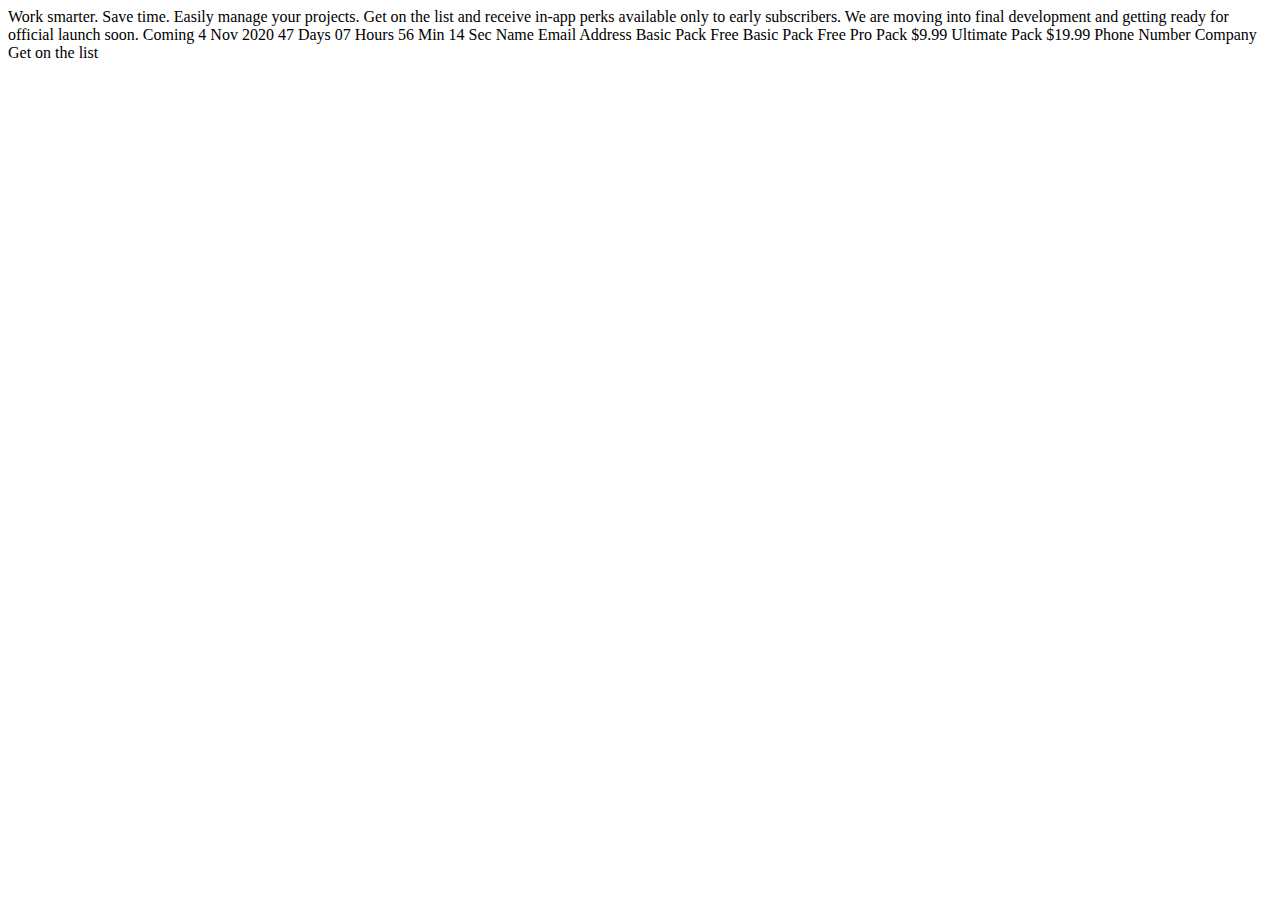
==== sign-up.html @ 0424f8d5 "initial" ====
<!DOCTYPE html>
<html lang="en">
<head>
  <meta charset="UTF-8">
  <meta name="viewport" content="width=device-width, initial-scale=1.0">

  <link rel="icon" type="image/png" sizes="32x32" href="./assets/favicon-32x32.png">

    <title>Frontend Mentor | Officelite coming soon site</title>
</head>
<body>
  Work smarter. Save time.

  Easily manage your projects. Get on the list and receive in-app perks available only to 
  early subscribers. We are moving into final development and getting ready for official launch soon.

  <!-- If you're choosing to make this date dynamic, set it to 30 days in the future from the moment the visitor views the page -->
  Coming 4 Nov 2020

  <!-- If you're choosing to make this timer dynamic, have it countdown from the date you set above -->
  47 Days
  07 Hours
  56 Min
  14 Sec

  Name
  Email Address
  Basic Pack Free
  Basic Pack Free
  Pro Pack $9.99
  Ultimate Pack $19.99
  Phone Number
  Company
  Get on the list
</body>
</html>
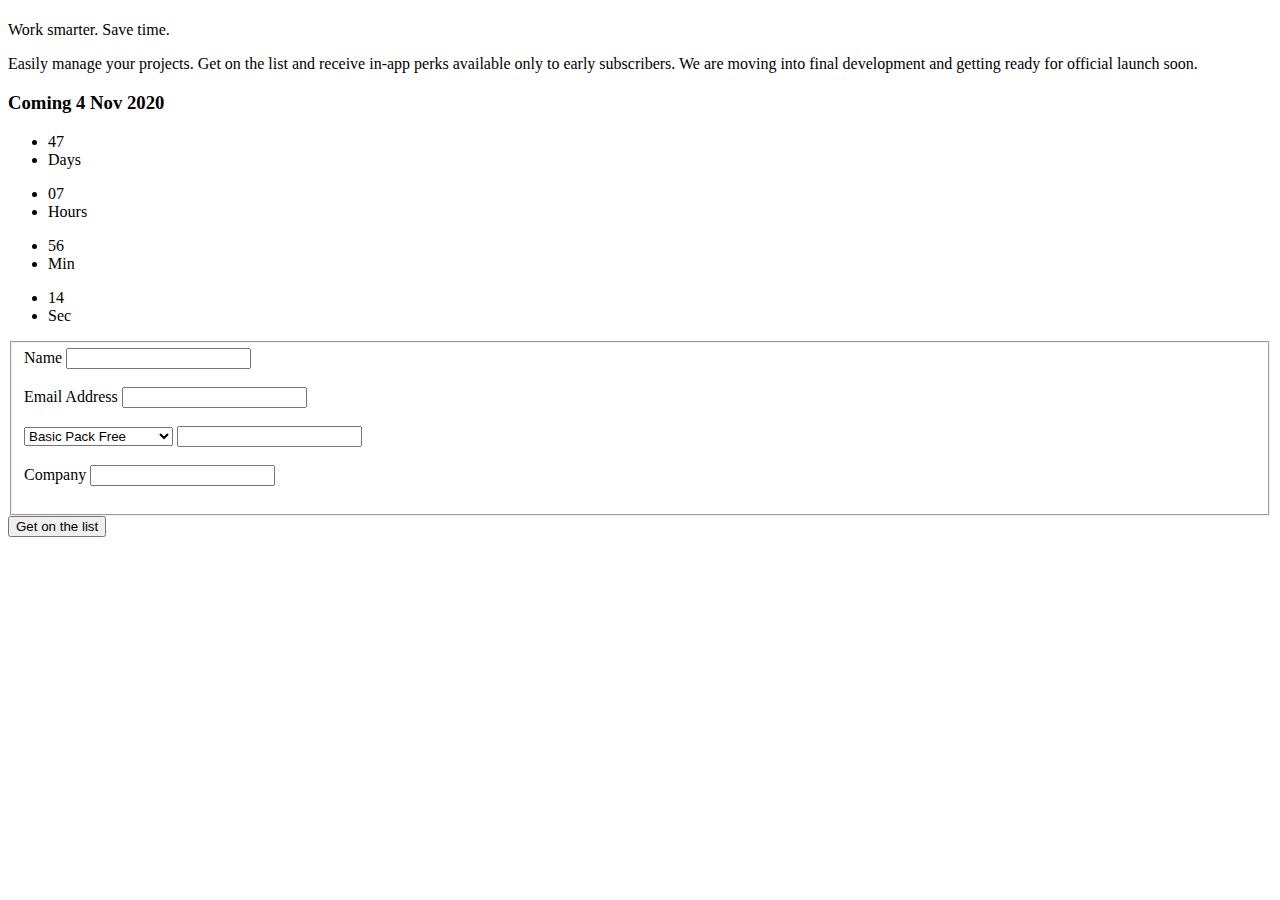
==== commit fa7d6913: "cards done mobile" ====
--- a/sign-up.html
+++ b/sign-up.html
@@ -9,28 +9,52 @@
     <title>Frontend Mentor | Officelite coming soon site</title>
 </head>
 <body>
-  Work smarter. Save time.
+  <h1></h1>Work smarter. Save time.
 
-  Easily manage your projects. Get on the list and receive in-app perks available only to 
+  <p class="body2"></p>Easily manage your projects. Get on the list and receive in-app perks available only to 
   early subscribers. We are moving into final development and getting ready for official launch soon.
 
   <!-- If you're choosing to make this date dynamic, set it to 30 days in the future from the moment the visitor views the page -->
-  Coming 4 Nov 2020
+  <h3>Coming <span>4 Nov 2020</span></h3>
 
   <!-- If you're choosing to make this timer dynamic, have it countdown from the date you set above -->
-  47 Days
-  07 Hours
-  56 Min
-  14 Sec
+  <div class="countdown">
+    <ul class="days">
+      <li>47</li>
+      <li>Days</li>
+    </ul>
+    <ul class="hours">
+      <li>07</li>
+      <li>Hours</li>
+    </ul>
+    <ul class="min">
+      <li>56</li>
+      <li>Min</li>
+    </ul>
+    <ul class="sec">
+      <li>14</li>
+      <li>Sec</li>
+    </ul>
+  </div>
 
-  Name
-  Email Address
-  Basic Pack Free
-  Basic Pack Free
-  Pro Pack $9.99
-  Ultimate Pack $19.99
-  Phone Number
-  Company
-  Get on the list
+  <form id="getinfoform">
+    <fieldset form="getinfoform">
+      <label for="name">Name</label>
+        <input type="text" id="name" name="name"><br><br>
+      <label for="email">Email Address</label>
+        <input type="email" id="email" name="email"><br><br>
+      <label for="plan-select"></label>
+        <select name="plan" id="plan-select" form="getinfo" required>
+          <option value="free" selected ><span>Basic Pack</span> Free</option>
+          <option value="pro"><span>Pro Pack</span> $9.99</option>
+          <option value="ultimate"><span>Ultimate Pack</span> $19.99</option>
+        </select> 
+        <input type="tel" id="phone" name="phone" pattern="[0-9]{3}-[0-9]{2}-[0-9]{3}"><br><br>
+      <label for="company">Company</label>
+        <input type="text" id="company" name="company"><br><br>
+    </fieldset>
+  </form>
+  
+  <button type="submit">Get on the list</button>
 </body>
 </html>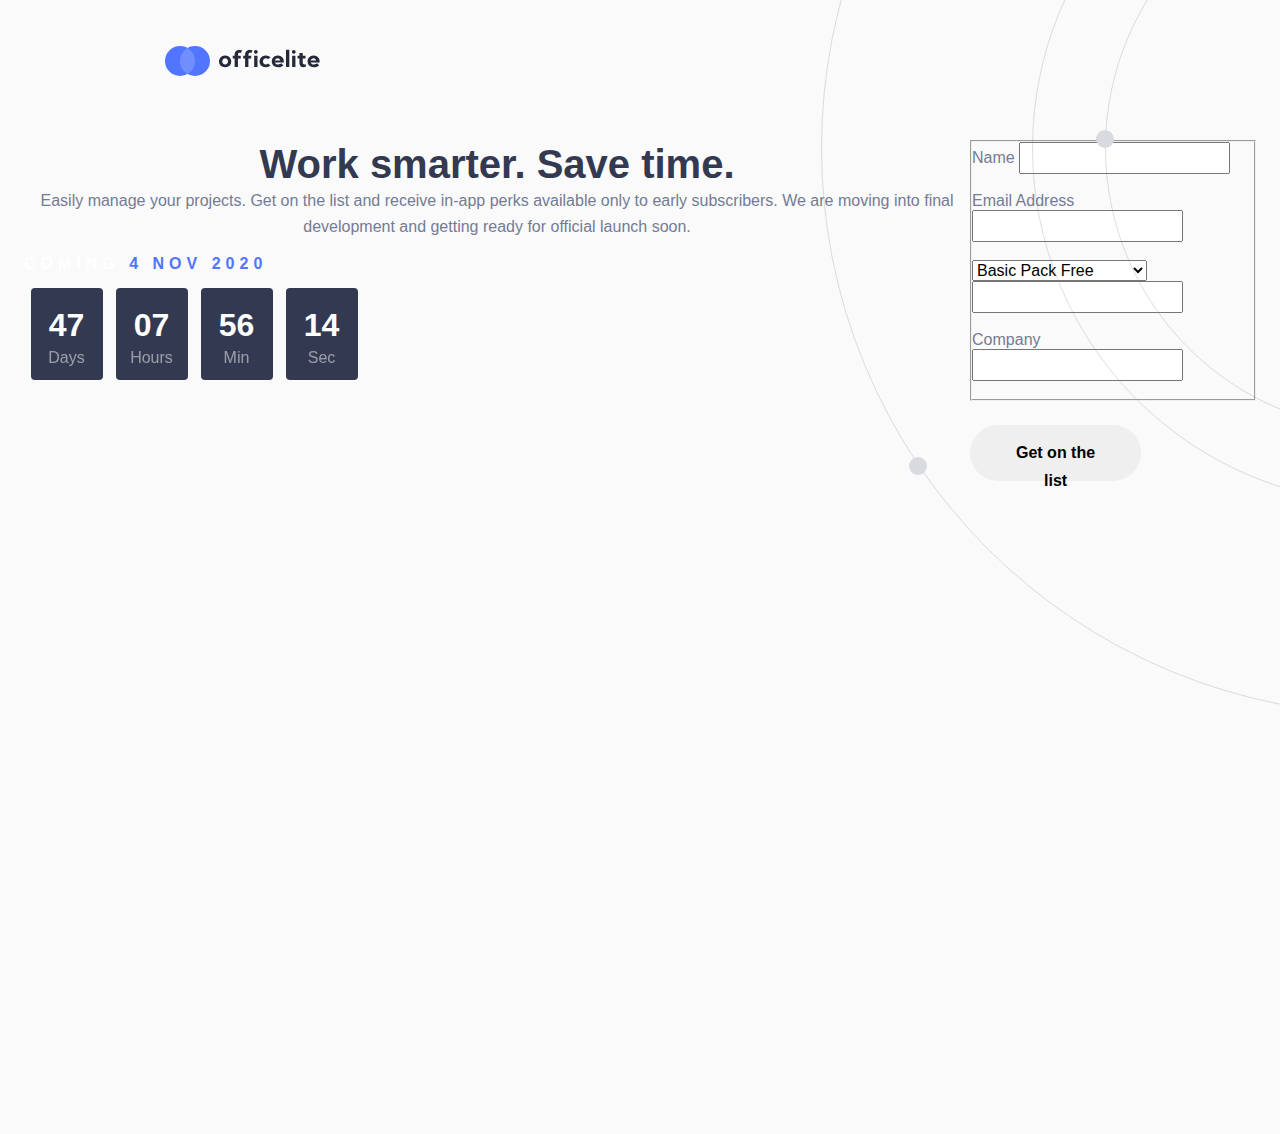
==== commit 2830e1b7: "work on signup" ====
--- a/sign-up.html
+++ b/sign-up.html
@@ -5,56 +5,64 @@
   <meta name="viewport" content="width=device-width, initial-scale=1.0">
 
   <link rel="icon" type="image/png" sizes="32x32" href="./assets/favicon-32x32.png">
-
+  <link rel="stylesheet" href="./styles.css">
     <title>Frontend Mentor | Officelite coming soon site</title>
 </head>
 <body>
-  <h1></h1>Work smarter. Save time.
+  <header>
+    <div class="logo">
+      <div class="logo-bg"></div>
+      <img src="./assets/shared/logo.svg" alt="logo">
+    </div>
+  </header>
+   <div class="main-box">
+      <div class="masthead-box">
+        <h5>Work smarter. Save time.</h5>
 
-  <p class="body2"></p>Easily manage your projects. Get on the list and receive in-app perks available only to 
-  early subscribers. We are moving into final development and getting ready for official launch soon.
+        <p class="bodytext3">Easily manage your projects. Get on the list and receive in-app perks available only to 
+        early subscribers. We are moving into final development and getting ready for official launch soon.</p>
 
-  <!-- If you're choosing to make this date dynamic, set it to 30 days in the future from the moment the visitor views the page -->
-  <h3>Coming <span>4 Nov 2020</span></h3>
+        <h3>Coming <span>4 Nov 2020</span></h3>
 
-  <!-- If you're choosing to make this timer dynamic, have it countdown from the date you set above -->
-  <div class="countdown">
-    <ul class="days">
-      <li>47</li>
-      <li>Days</li>
-    </ul>
-    <ul class="hours">
-      <li>07</li>
-      <li>Hours</li>
-    </ul>
-    <ul class="min">
-      <li>56</li>
-      <li>Min</li>
-    </ul>
-    <ul class="sec">
-      <li>14</li>
-      <li>Sec</li>
-    </ul>
-  </div>
+        <div class="countdown">
+          <ul class="days">
+            <li>47</li>
+            <li>Days</li>
+          </ul>
+          <ul class="hours">
+            <li>07</li>
+            <li>Hours</li>
+          </ul>
+          <ul class="min">
+            <li>56</li>
+            <li>Min</li>
+          </ul>
+          <ul class="sec">
+            <li>14</li>
+            <li>Sec</li>
+          </ul>
+        </div>
+      </div>
+      <form id="getinfoform">
+        <fieldset form="getinfoform">
+          <label for="name">Name</label>
+            <input type="text" id="name" name="name"><br><br>
+          <label for="email">Email Address</label>
+            <input type="email" id="email" name="email"><br><br>
+          <label for="plan-select"></label>
+            <select name="plan" id="plan-select" form="getinfo" required>
+              <option value="free" selected ><span>Basic Pack</span> Free</option>
+              <option value="pro"><span>Pro Pack</span> $9.99</option>
+              <option value="ultimate"><span>Ultimate Pack</span> $19.99</option>
+            </select> 
+            <input type="tel" id="phone" name="phone" pattern="[0-9]{3}-[0-9]{2}-[0-9]{3}"><br><br>
+          <label for="company">Company</label>
+            <input type="text" id="company" name="company"><br><br>
+        </fieldset>
+        <button type="submit">Get on the list</button>
 
-  <form id="getinfoform">
-    <fieldset form="getinfoform">
-      <label for="name">Name</label>
-        <input type="text" id="name" name="name"><br><br>
-      <label for="email">Email Address</label>
-        <input type="email" id="email" name="email"><br><br>
-      <label for="plan-select"></label>
-        <select name="plan" id="plan-select" form="getinfo" required>
-          <option value="free" selected ><span>Basic Pack</span> Free</option>
-          <option value="pro"><span>Pro Pack</span> $9.99</option>
-          <option value="ultimate"><span>Ultimate Pack</span> $19.99</option>
-        </select> 
-        <input type="tel" id="phone" name="phone" pattern="[0-9]{3}-[0-9]{2}-[0-9]{3}"><br><br>
-      <label for="company">Company</label>
-        <input type="text" id="company" name="company"><br><br>
-    </fieldset>
-  </form>
-  
-  <button type="submit">Get on the list</button>
+      </form>
+    </div>
+
 </body>
 </html>--- a/styles.css
+++ b/styles.css
@@ -0,0 +1,644 @@
+/* General Styling
+--------------- */
+:root {
+    --background-color: #FAFAFA;;
+    --text-color: #4B6A9B;
+    --section-bg: #FEFEFE;
+    --stats-bg: #F6F8FF;
+    --stats-color: #4B6A9B;
+--purewhite: #FFFFFF;
+    --bg-white: #FFFFFF;
+    --bg-body: #FAFAFA;
+
+        --white: #FEFEFE;
+
+    --royalblue: #5175FF;
+    --bg-blue: #5175FF;
+
+    --fadedblue: #829CFF;
+
+    --darkblue: #333950;
+    --clr-hdr: #333950;
+
+    --black: #25293A;
+    --bg-footer: #25293A;
+
+    --grey: #747B95;
+    --clr-text: #747B95;
+
+    --red: #F05B5B;
+}
+
+*,
+html {
+    margin: 0;
+    padding: 0;
+}
+
+/* *, *:before, *:after {
+margin: inherit;
+padding: inherit;
+} */
+
+img {
+  max-width: 100%;
+  height: auto;
+  display: block;
+}
+
+button, input, select, textarea {
+  font-family: inherit;
+  font-size: 100%;
+}
+
+input, textarea, select, legend {
+  -webkit-box-sizing: border-box;
+  box-sizing: border;
+}
+
+/* form {
+    display: flex;
+    flex-direction: column;
+    justify-content: center;
+    align-items: center;
+} */
+
+/* legend {
+    font-weight: 700;
+    font-size: 40px;
+    line-height: 48px;
+    text-align: center;
+    color: var(--clr-hdr);
+    min-width: 327px;
+    margin: 24px;
+
+} */
+
+/* @media screen and (min-width: 768px) {
+    legend {
+        margin: 0;
+    }
+} */
+
+/* label {
+    font-weight: 400;
+    font-size: 16px;
+    line-height: 26px;
+    text-align: center;
+    color: var(--clr-text);
+    margin: 24px;
+} */
+
+/* @media screen and (min-width: 768px) {
+    label {
+        margin: 0;
+    }
+} */
+
+
+.bg-blue {
+    background-color: var(--bg-blue);
+    
+}
+
+.bg-white {
+    background-color: var(--bg-white);
+    box-shadow: 0px 50px 50px -25px rgba(75, 92, 154, 0.247159);
+    border-radius: 13px;
+}
+
+h1 {
+    font-weight: 700;
+    font-size: 56px;
+    line-height: 64px;
+    /* color: var(--clr-hdr); */
+}
+
+h2 {
+    font-weight: 700;
+    font-size: 20px;
+    line-height: 28px;
+    /* color: var(--clr-hdr); */
+    margin: 40px;
+}
+
+h3 {
+    font-weight: 700;
+    font-size: 16px;
+    line-height: 48px;
+    letter-spacing: 5px;
+    text-transform: uppercase;
+    color: var(--purewhite);
+}
+
+h4 {
+    font-weight: 400;
+    font-size: 16px;
+    line-height: 28px;
+    margin-top: 8px;
+    margin-bottom: 24px;
+}
+
+h5 {
+    font-weight: 700;
+    font-size: 40px;
+    line-height: 48px;
+    text-align: center;
+    color: var(--clr-hdr);
+}
+
+.bodytext1 {
+    font-weight: 400;
+    font-size: 18px;
+    line-height: 32px;
+    /* color: var(--clr-text); */
+}
+
+.bodytext2 {
+    font-weight: 400;
+    font-size: 16px;
+    line-height: 28px;
+    margin-block: 8px;
+    /* color: var(--clr-text); */
+}
+
+.bodytext3 {
+    font-weight: 400;
+    font-size: 16px;
+    line-height: 26px;
+    text-align: center;
+}
+
+.clr-black {
+    color: var(--darkblue);
+}
+
+.clr-grey {
+    color: var(--clr-text);
+}
+
+.clr-white {
+    color: var(--purewhite);
+}
+
+.clr-white-opacity {
+    color: var(--purewhite);
+    mix-blend-mode: normal;
+    opacity: .75;
+}
+
+/* Link Anchors and BUTTONS
+---------- */
+button, a {
+    font-weight: 700;
+    font-size: 16px;
+    line-height: 28px;
+    text-align: center;
+    width: 171px;
+    height: 56px;
+    outline: none;
+    border: none;
+    border-radius: 28px;
+    margin-top: 24px;
+    margin-bottom: 40px;
+    text-decoration: none;
+    padding: 14px 40px 14px 40px;
+}
+
+.btn-blue {
+    background-color: var(--bg-blue);
+    color: var(--purewhite);
+    box-shadow: 0px 25px 25px -10px rgba(63, 91, 194, 0.247159);
+}
+
+.btn-blue:hover {background-color: var(--fadedblue);}
+
+.btn-grey {
+    background-color: rgba(81, 117, 255, .15);
+    color: var(--royalblue);
+}
+
+/* .btn-grey-text {color: var(--royalblue);} */
+
+.btn-grey:hover {opacity: 0.25;}
+
+.btn-white {
+    background-color: var(--purewhite);
+    color: var(--bg-blue);
+}
+
+.btn-white:hover {color: var(--fadedblue);}
+
+/* FORM ELEMENTS
+---------------- */
+input {
+    font-weight: 400;
+    font-size: 16px;
+    line-height: 28px;
+    background-color: none;
+}
+
+.input-box {
+    color: var(--grey);
+    mix-blend-mode: normal;
+    opacity: 0.5;
+    border-bottom-width: 1px;
+    border-bottom-style: solid;
+    border-bottom-color: var(--grey);
+}
+
+/* text field filled */
+.input-box::after {
+    opacity: 1;
+}
+
+/* text field error */
+.input-box {
+    opacity: 1;
+}
+
+/* ------------------
+------------------ */
+
+body {
+    font-family: 'Kumbh Sans', sans-serif;
+    background-color: var(--bg-body);
+    color:  var(--clr-text);
+
+    /* display: flex;
+    flex-direction: column;
+    justify-content: center;
+    align-items: center; */
+}
+
+/* HEADER section incl. logo, graphic and masthead
+-------------------------------------------------- */
+header {
+    min-width: 327px;
+}
+
+@media screen and (min-width: 768px) {
+    header {
+        max-width: 768px;
+    }
+}
+
+@media screen and (min-width: 992px) {
+    header {
+        max-width: 1440px;
+    }
+}
+
+/* LOGO
+------- */
+
+.logo img {
+    margin: 0 auto;
+    padding: 46px 0 40px 0;
+}
+
+@media screen and (min-width: 768px) {
+    .logo img {
+        margin: 0;
+        padding: 46px 0 40px 40px;
+    }
+}
+
+@media screen and (min-width: 992px) {
+    .logo img {
+        padding: 46px 0 40px 165px;
+    }
+}
+
+.logo-bg {
+    background-image: url(./assets/home/bg-pattern-header.svg);
+    background-size: contain;
+    background-repeat: no-repeat;
+    position: absolute;
+    width: 458px;
+    height: 458px;
+    background-position: -42px -170px;
+}
+
+@media screen and (min-width: 768px) {
+    .logo-bg {
+        width: 666px;
+        height: 666px;
+        background-position: 40px -164px;
+        margin-left: 395px;
+    }
+}
+
+@media screen and (min-width: 992px) {
+    .logo-bg {
+        width: 1134px;
+        height: 1134px;
+        background-position: 165px -419px;
+        margin-left: 656px;
+    }
+}
+
+.header-box {
+    display: flex;
+    flex-direction: column;
+    justify-content: center;
+    align-items: center;
+    margin: 24px;
+}
+
+@media screen and (min-width: 768px) {
+    .header-box {
+        flex-direction: row-reverse;
+        justify-content: space-between;
+        align-items: center;
+        margin: 64px 40px 40px 40px;
+    }
+}
+
+@media screen and (min-width: 992px) {
+    .header-box {
+        margin: 165px;
+    }
+}
+
+.charts {
+    width: 52vw; /* 171px */
+    /* margin: 40px; */
+}
+
+@media screen and (min-width: 768px) {
+    .charts {
+        width: 37vw; /* 281px */
+    }
+}
+
+@media screen and (min-width: 992px) {
+    .charts {
+        width: 33vw; /* 475px */
+    }
+}
+
+.header-info {
+    min-width: 327px;
+    text-align: center;
+    margin-block: 24px;
+}
+
+@media screen and (min-width: 768px) {
+    .header-info {
+        width: 45vw;
+        text-align: left;
+        margin: 0;
+    }
+}
+
+@media screen and (min-width: 992px) {
+    .header-info {
+        width: 38vw;
+        /* text-align: left; */
+        /* margin: 0; */
+    }
+}
+
+.header-info h1 {
+    font-weight: 700;
+    font-size: 40px;
+    line-height: 48px;
+    color: var(--clr-hdr);
+}
+
+.header-info p {
+    font-weight: 400;
+    font-size: 16px;
+    line-height: 26px;
+    color: var(--clr-text);
+    margin-top: 24px;
+}
+
+/* MAIN section including cards...did 4 cards
+--------------------------------------------- */
+
+main {
+    margin: 60px 24px 100px 24px;
+    display: flex;
+    flex-direction: column;
+    justify-content: center;
+    align-items: center;
+
+    position: relative;
+}
+
+@media screen and (min-width: 768px) {
+    main {
+        margin: 104px 48px 104px 48px;
+    }
+}
+
+@media screen and (min-width: 992px) {
+    main {
+        display: grid;
+        grid-template-columns: repeat(3, 350px);
+        grid-template-rows: 508px 176px;
+        column-gap: 30px;
+        row-gap: 82px;
+        grid-template-areas: 
+            "basic pro ultimate"
+            "countdown countdown countdown";
+        max-width: 1440px;
+        justify-content: center;
+        align-items: center;
+        }
+}
+
+
+
+
+.basic-card, .pro-card, .ultimate-card {
+    display: flex;
+    flex-direction: column;
+    justify-content: center;
+    align-items: center;
+    box-shadow: 0px 50px 50px -25px rgba(75, 92, 154, 0.247159);
+    border-radius: 13px;
+
+    width: 328px;
+
+    margin-bottom: 2rem;
+
+}
+
+@media screen and (min-width: 768px) {
+    .basic-card, .pro-card, .ultimate-card {
+        width: 689px;
+        flex-direction: row;
+        flex-wrap: wrap;
+        justify-content: space-between;
+    }
+}
+
+@media screen and (min-width: 992px) {
+    .basic-card, .pro-card, .ultimate-card {
+        width: 350px;
+    }
+}
+
+.basic-card {
+    background-color: var(--purewhite);
+    grid-area: basic;
+}
+
+.pro-card {
+    background-color: var(--bg-blue);
+    grid-area: pro;
+}
+
+.ultimate-card {
+    background-color: var(--purewhite);
+    grid-area: ultimate;
+}
+
+.card-hdr {
+    min-width: calc(689px / 2);
+}
+
+.card-txt {
+    min-width: calc(689px / 2);
+}
+
+.pricing-bg {
+    background-image: url(./assets/home/bg-pattern-pricing.svg);
+    background-size: contain;
+    background-position: center -179px;
+    background-repeat: no-repeat;
+    position: absolute;
+    width: 880px;
+    height: 880px;
+}
+
+
+/* countdown card part...originally thought it would be footer
+but was difficult getting black background and image to position 
+correctly then realized it is much like the other cards
+----------------- */
+.countdown-card {
+    display: flex;
+    flex-direction: column;
+    justify-content: center;
+    align-items: center;
+
+    width: 87.46vw;
+
+    margin-top: calc(100px - 2rem);
+    margin-bottom: 2rem;
+    grid-area: countdown;
+}
+
+@media screen and (min-width: 992px) {
+    .countdown-card {
+        max-width: 1110px;
+        justify-content: space-between;
+        align-items: flex-start;
+        flex-direction: row;
+    }
+}
+
+.bg-black {
+    position: absolute;
+    width: 1202px;
+    height: 1202px;
+
+    mix-blend-mode: normal;
+    opacity: 1;
+    transform: rotate(-180deg);
+
+    background-color: var(--black);
+    background-image: url(./assets/home/bg-pattern-footer.svg);
+    /* background-size: contain; */
+    /* background-position: center center; */
+    top: 38.5%;
+    background-repeat: no-repeat;
+    z-index: -1;
+}
+
+@media screen and (min-width: 768px) {
+    .bg-black {
+        width: 1454px;
+        /* height: 1454px; */
+        max-height: 986px;
+        top:37%;
+        max-width: 768px;
+    }
+}
+
+@media screen and (min-width: 992px) {
+    .bg-black {
+        width: 2036px;
+        /* height: 2036px; */
+        top: 29%;
+        max-height: 603px;
+        max-width: 1440px;
+    }
+}
+
+h3 span {
+    color: var(--royalblue);
+}
+
+.countdown {
+    display: flex;
+}
+
+.days, .hours, .min, .sec {
+    width: 72px;
+    height: 92px;
+    background-color: var(--darkblue);
+    border-radius: 4px;
+    list-style-type: none;
+    margin-inline: 6.5px;
+    display: flex;
+    flex-direction: column;
+    justify-content: center;
+    align-items: center;
+}
+
+li:first-child {
+    font-weight: 700;
+    font-size: 32px;
+    line-height: 48px;
+    color: var(--purewhite);
+}
+
+li:last-child {
+    color: var(--purewhite);
+    mix-blend-mode: normal;
+    opacity: 0.5;
+
+}
+
+/* SIGN-UP HTML classes
+----------------------- */
+
+.main-box {
+    min-width: 327px;
+    margin: 24px;
+    display: flex;
+    flex-direction: column;
+    
+}
+
+@media screen and (min-width: 768px) {
+    .main-box {
+        max-width: 768px;
+    }
+}
+
+@media screen and (min-width: 992px) {
+    .main-box {
+        max-width: 1440px;
+        flex-direction: row;
+    }
+}
+
+.masthead-box {
+
+}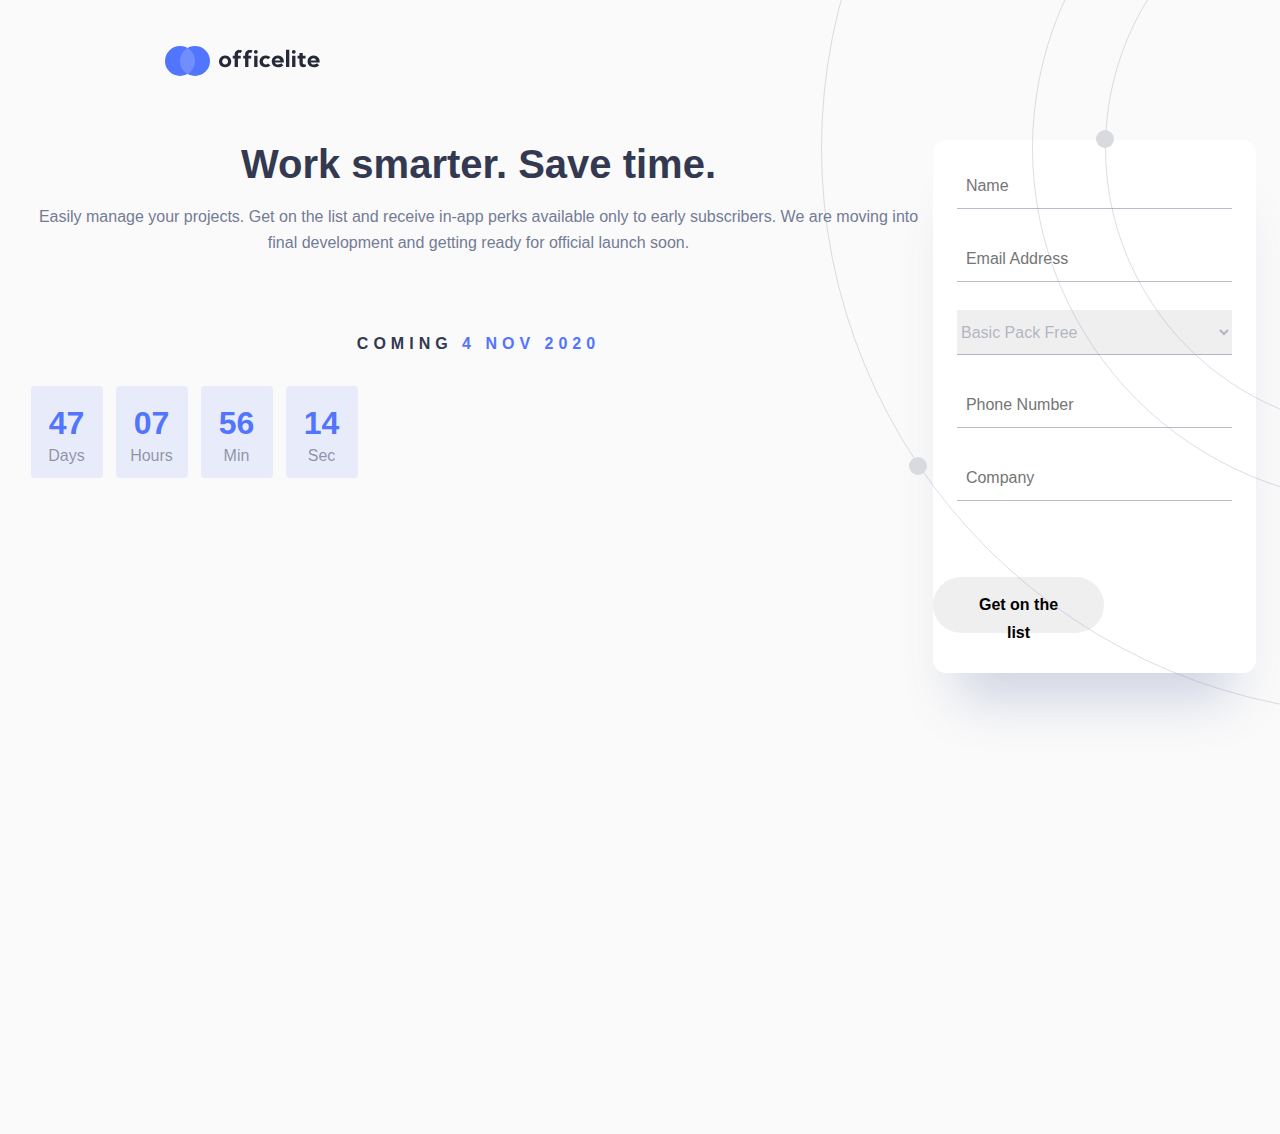
==== commit 0f69907e: "work on signup" ====
--- a/sign-up.html
+++ b/sign-up.html
@@ -22,43 +22,45 @@
         <p class="bodytext3">Easily manage your projects. Get on the list and receive in-app perks available only to 
         early subscribers. We are moving into final development and getting ready for official launch soon.</p>
 
-        <h3>Coming <span>4 Nov 2020</span></h3>
+        <h3 class="signup-clr">Coming <span>4 Nov 2020</span></h3>
 
         <div class="countdown">
-          <ul class="days">
-            <li>47</li>
-            <li>Days</li>
+          <ul class="days signup-bg">
+            <li class="signup-clr-1">47</li>
+            <li class="signup-clr-2">Days</li>
           </ul>
-          <ul class="hours">
-            <li>07</li>
-            <li>Hours</li>
+          <ul class="hours signup-bg">
+            <li class="signup-clr-1">07</li>
+            <li class="signup-clr-2">Hours</li>
           </ul>
-          <ul class="min">
-            <li>56</li>
-            <li>Min</li>
+          <ul class="min signup-bg">
+            <li class="signup-clr-1">56</li>
+            <li class="signup-clr-2">Min</li>
           </ul>
-          <ul class="sec">
-            <li>14</li>
-            <li>Sec</li>
+          <ul class="sec signup-bg">
+            <li class="signup-clr-1">14</li>
+            <li class="signup-clr-2">Sec</li>
           </ul>
         </div>
       </div>
       <form id="getinfoform">
         <fieldset form="getinfoform">
-          <label for="name">Name</label>
-            <input type="text" id="name" name="name"><br><br>
-          <label for="email">Email Address</label>
-            <input type="email" id="email" name="email"><br><br>
-          <label for="plan-select"></label>
+          <label class="hide-this" for="name">Name</label>
+            <input type="text" id="name" name="name" placeholder="  Name"><br><br>
+          <label  class="hide-this"for="email">Email Address</label>
+            <input type="email" id="email" name="email" placeholder="  Email Address"><br><br>
+          <label  class="hide-this"for="plan-select"></label>
             <select name="plan" id="plan-select" form="getinfo" required>
               <option value="free" selected ><span>Basic Pack</span> Free</option>
               <option value="pro"><span>Pro Pack</span> $9.99</option>
               <option value="ultimate"><span>Ultimate Pack</span> $19.99</option>
-            </select> 
-            <input type="tel" id="phone" name="phone" pattern="[0-9]{3}-[0-9]{2}-[0-9]{3}"><br><br>
-          <label for="company">Company</label>
-            <input type="text" id="company" name="company"><br><br>
+            </select><br><br>
+          <label  class="hide-this"for="phone">Phone Number</label>
+            <input type="tel" id="phone" name="phone" pattern="[0-9]{3}-[0-9]{2}-[0-9]{3}"  placeholder="  Phone Number"><br><br>
+          <label  class="hide-this"for="company">Company</label>
+            <input type="text" id="company" name="company"  placeholder="  Company"><br><br>
         </fieldset>
+
         <button type="submit">Get on the list</button>
 
       </form>
--- a/styles.css
+++ b/styles.css
@@ -56,6 +56,8 @@
   box-sizing: border;
 }
 
+.hide-this {display: none};
+
 /* form {
     display: flex;
     flex-direction: column;
@@ -128,8 +130,13 @@
     line-height: 48px;
     letter-spacing: 5px;
     text-transform: uppercase;
-    color: var(--purewhite);
-}
+    text-align: center;
+    margin-bottom: 18px;
+}
+
+.home-clr {color: var(--purewhite);}
+
+.signup-clr {color: var(--clr-hdr);}
 
 h4 {
     font-weight: 400;
@@ -167,6 +174,8 @@
     font-size: 16px;
     line-height: 26px;
     text-align: center;
+    margin-top: 16px;
+    margin-bottom: 64px;
 }
 
 .clr-black {
@@ -186,6 +195,11 @@
     mix-blend-mode: normal;
     opacity: .75;
 }
+
+.clr-error {color: var(--red);}
+
+.border-err {border-bottom-color: var(--red);}
+
 
 /* Link Anchors and BUTTONS
 ---------- */
@@ -235,27 +249,68 @@
     font-weight: 400;
     font-size: 16px;
     line-height: 28px;
-    background-color: none;
-}
-
-.input-box {
-    color: var(--grey);
-    mix-blend-mode: normal;
-    opacity: 0.5;
+    color: rgba(116, 123, 149, .5);
+    border-top: none;
+    border-right: none;
+    border-left: none;
     border-bottom-width: 1px;
     border-bottom-style: solid;
-    border-bottom-color: var(--grey);
-}
+    border-bottom-color: rgba(116, 123, 149, .5);
+    width: 275px;
+    height: 45px;
+}
+
+select {
+    font-weight: 400;
+    font-size: 16px;
+    line-height: 28px;
+    color: rgba(116, 123, 149, .5);
+    border-top: none;
+    border-right: none;
+    border-left: none;
+    border-bottom-width: 1px;
+    border-bottom-style: solid;
+    border-bottom-color: rgba(116, 123, 149, .5);
+    width: 275px;
+    height: 45px;
+}
+
+option {
+    font-weight: 400;
+    font-size: 16px;
+    line-height: 28px;
+    color: rgb(116, 123, 149);
+    border-top: none;
+    border-right: none;
+    border-left: none;
+    border-bottom-width: 1px;
+    border-bottom-style: solid;
+    border-bottom-color: rgba(116, 123, 149, .5);
+    width: 275px;
+    height: 45px;
+}
+
+h6 {
+    font-weight: 700;
+    font-size: 16px;
+    line-height: 28px;
+    color: rgba(51, 57, 80);
+}
+
+h6 span {
+    color: rgba(51, 57, 80, .4);
+}
+
 
 /* text field filled */
-.input-box::after {
-    opacity: 1;
-}
+/* .input-box::after {
+    color: rgba(116, 123, 149, 1);
+} */
 
 /* text field error */
-.input-box {
-    opacity: 1;
-}
+/* .input-box::error {
+    color: rgba(240, 91, 91, 1);
+} */
 
 /* ------------------
 ------------------ */
@@ -586,12 +641,12 @@
 
 .countdown {
     display: flex;
+    margin-bottom: 40px;
 }
 
 .days, .hours, .min, .sec {
     width: 72px;
     height: 92px;
-    background-color: var(--darkblue);
     border-radius: 4px;
     list-style-type: none;
     margin-inline: 6.5px;
@@ -601,19 +656,31 @@
     align-items: center;
 }
 
+/* COLORS for Countdown clock */
+.home-bg {background-color: var(--darkblue);}
+
+.home-clr-1 {color: var(--purewhite);}
+
+.home-clr-2 {color: rgba(255, 255, 255, .5);}
+
+.signup-bg {background-color: rgba(81, 117, 255, .1);}
+
+.signup-clr-1 {color: var(--royalblue);}
+
+.signup-clr-2 {color: rgba(51, 57, 80, .5);}
+
+
 li:first-child {
     font-weight: 700;
     font-size: 32px;
     line-height: 48px;
-    color: var(--purewhite);
-}
-
-li:last-child {
+}
+
+/* li:last-child {
     color: var(--purewhite);
     mix-blend-mode: normal;
     opacity: 0.5;
-
-}
+} */
 
 /* SIGN-UP HTML classes
 ----------------------- */
@@ -641,4 +708,20 @@
 
 .masthead-box {
 
+}
+
+#getinfoform {
+    background: var(--purewhite);
+    box-shadow: 0px 50px 50px -25px rgba(75, 92, 154, 0.247159);
+    border-radius: 13px;
+}
+
+fieldset {
+    border: none;  
+    margin: 24px;
+    font-weight: 700;
+    font-size: 16px;
+    line-height: 28px;
+    color: #333950;
+
 }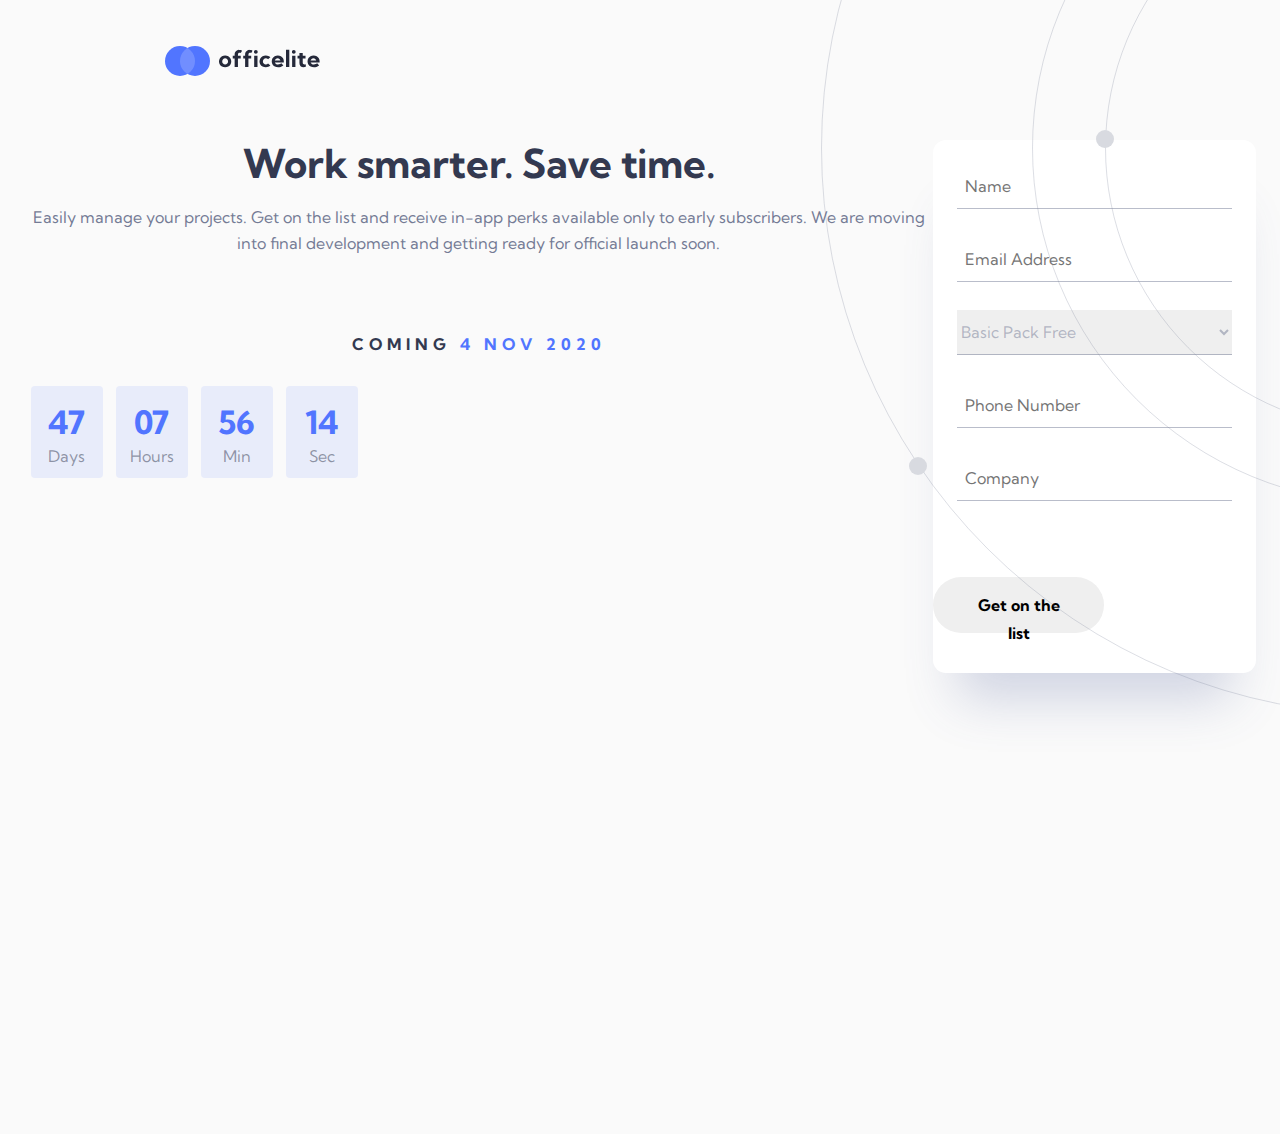
==== commit 401906cb: "signup js added" ====
--- a/sign-up.html
+++ b/sign-up.html
@@ -5,8 +5,16 @@
   <meta name="viewport" content="width=device-width, initial-scale=1.0">
 
   <link rel="icon" type="image/png" sizes="32x32" href="./assets/favicon-32x32.png">
+  
+  <link rel="preconnect" href="https://fonts.googleapis.com">
+  <link rel="preconnect" href="https://fonts.gstatic.com" crossorigin>
+  <link href="https://fonts.googleapis.com/css2?family=Kumbh+Sans:wght@400;700&display=swap" rel="stylesheet">
+
   <link rel="stylesheet" href="./styles.css">
-    <title>Frontend Mentor | Officelite coming soon site</title>
+
+  <script src="signup.js" defer async></script>
+
+  <title>Frontend Mentor | Officelite coming soon site</title>
 </head>
 <body>
   <header>
@@ -51,12 +59,12 @@
             <input type="email" id="email" name="email" placeholder="  Email Address"><br><br>
           <label  class="hide-this"for="plan-select"></label>
             <select name="plan" id="plan-select" form="getinfo" required>
-              <option value="free" selected ><span>Basic Pack</span> Free</option>
+              <p class="form-dark"><option value="free" selected ><span class="form-dark40">Basic Pack</span> Free</option></p>
               <option value="pro"><span>Pro Pack</span> $9.99</option>
               <option value="ultimate"><span>Ultimate Pack</span> $19.99</option>
             </select><br><br>
           <label  class="hide-this"for="phone">Phone Number</label>
-            <input type="tel" id="phone" name="phone" pattern="[0-9]{3}-[0-9]{2}-[0-9]{3}"  placeholder="  Phone Number"><br><br>
+            <input type="tel" id="phone" name="phone" pattern="[0-9]{3}-[0-9]{3}-[0-9]{4}"  placeholder="  Phone Number"><br><br>
           <label  class="hide-this"for="company">Company</label>
             <input type="text" id="company" name="company"  placeholder="  Company"><br><br>
         </fieldset>
--- a/styles.css
+++ b/styles.css
@@ -201,6 +201,17 @@
 .border-err {border-bottom-color: var(--red);}
 
 
+
+.form-dark {
+    color: var(--darkblue);
+    font-weight: 700;
+    font-size: 16px;
+    line-height: 28px;
+}
+
+.form-dark40 {color: rgba(51, 57, 80, .4);}
+
+
 /* Link Anchors and BUTTONS
 ---------- */
 button, a {
@@ -265,21 +276,6 @@
     font-size: 16px;
     line-height: 28px;
     color: rgba(116, 123, 149, .5);
-    border-top: none;
-    border-right: none;
-    border-left: none;
-    border-bottom-width: 1px;
-    border-bottom-style: solid;
-    border-bottom-color: rgba(116, 123, 149, .5);
-    width: 275px;
-    height: 45px;
-}
-
-option {
-    font-weight: 400;
-    font-size: 16px;
-    line-height: 28px;
-    color: rgb(116, 123, 149);
     border-top: none;
     border-right: none;
     border-left: none;
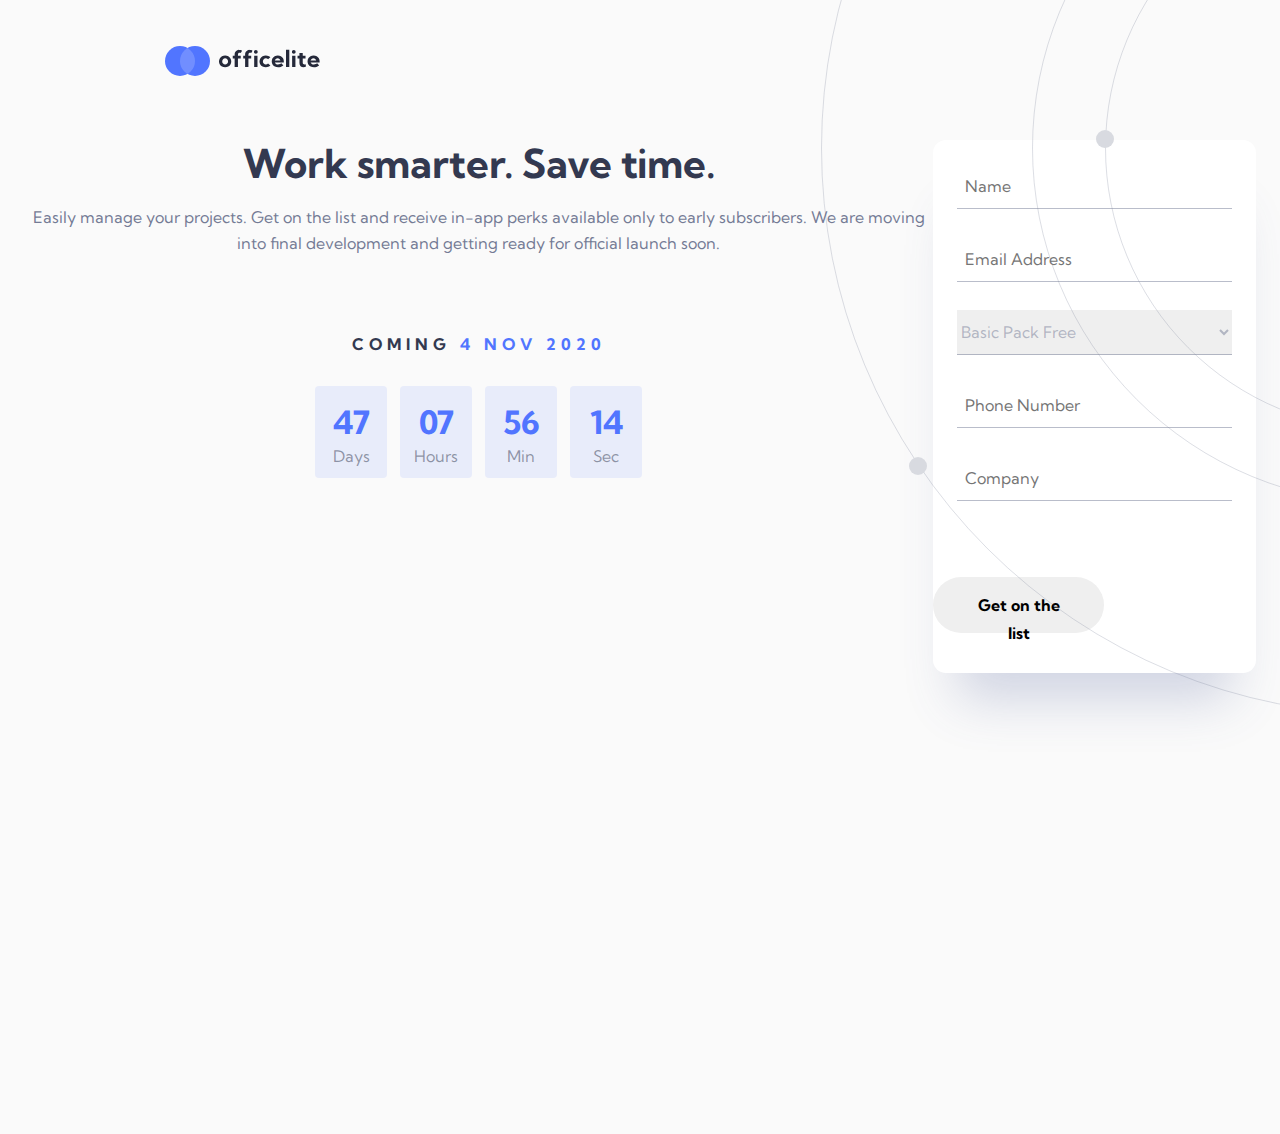
==== commit 4c793a1c: "misc tweaks" ====
--- a/sign-up.html
+++ b/sign-up.html
@@ -12,7 +12,7 @@
 
   <link rel="stylesheet" href="./styles.css">
 
-  <script src="signup.js" defer async></script>
+  <script src="signup.js" defer></script>
 
   <title>Frontend Mentor | Officelite coming soon site</title>
 </head>
@@ -69,7 +69,7 @@
             <input type="text" id="company" name="company"  placeholder="  Company"><br><br>
         </fieldset>
 
-        <button type="submit">Get on the list</button>
+        <button id="submit" type="submit">Get on the list</button>
 
       </form>
     </div>
--- a/styles.css
+++ b/styles.css
@@ -196,7 +196,7 @@
     opacity: .75;
 }
 
-.clr-error {color: var(--red);}
+.clr-error::placeholder {color: var(--red);}
 
 .border-err {border-bottom-color: var(--red);}
 
@@ -269,6 +269,7 @@
     border-bottom-color: rgba(116, 123, 149, .5);
     width: 275px;
     height: 45px;
+    outline: none;
 }
 
 select {
@@ -638,6 +639,7 @@
 .countdown {
     display: flex;
     margin-bottom: 40px;
+    justify-content: center;
 }
 
 .days, .hours, .min, .sec {
